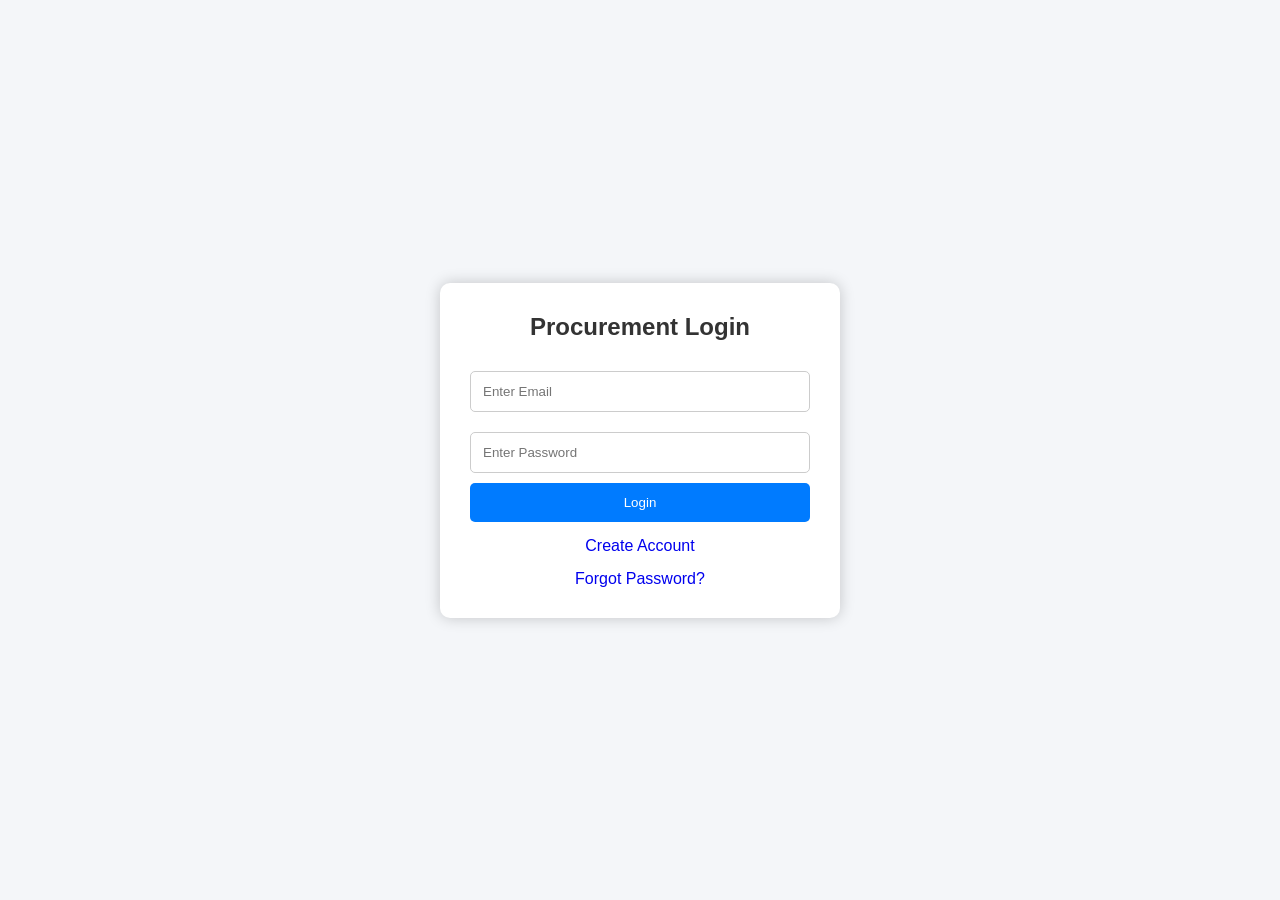
==== index.html @ a9c6d982 "Add files via upload" ====
<!DOCTYPE html>
<html>

<head>
    <title>Login</title>
    <link rel="stylesheet" href="style.css">
</head>

<body>

<div class="container">

    <h2>Procurement Login</h2>

    <input type="email" id="email"
           placeholder="Enter Email">

    <input type="password" id="password"
           placeholder="Enter Password">

    <button onclick="login()">
        Login
    </button>

    <a href="signup.html">
        Create Account
    </a>

    <a href="forgot.html">
        Forgot Password?
    </a>

</div>

<script src="script.js"></script>

</body>
</html>
---- style.css ----
*{
    margin:0;
    padding:0;
    box-sizing:border-box;
    font-family:Arial, sans-serif;
}

body{
    background:#f4f6f9;
    display:flex;
    justify-content:center;
    align-items:center;
    height:100vh;
}

.container{
    width:400px;
    background:white;
    padding:30px;
    border-radius:10px;
    box-shadow:0 0 15px rgba(0,0,0,0.2);
}

h2{
    text-align:center;
    margin-bottom:20px;
    color:#333;
}

input,select{
    width:100%;
    padding:12px;
    margin:10px 0;
    border:1px solid #ccc;
    border-radius:5px;
}

button{
    width:100%;
    padding:12px;
    background:#007bff;
    color:white;
    border:none;
    border-radius:5px;
    cursor:pointer;
}

button:hover{
    background:#0056b3;
}

a{
    display:block;
    text-align:center;
    margin-top:15px;
    text-decoration:none;
}
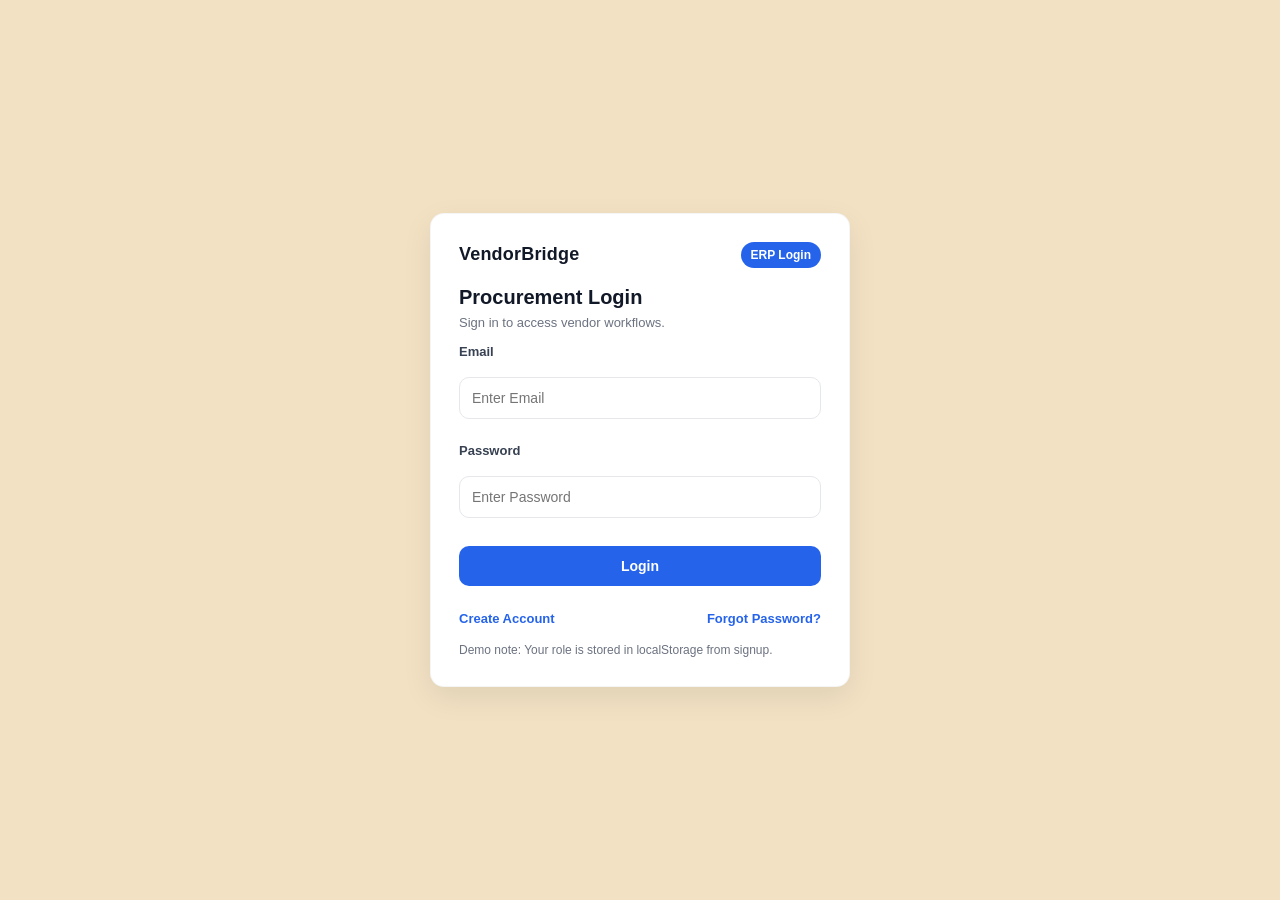
==== commit 4c0f7d5d: "Revamp login page with new design and styles Updated the login page layout and styles for VendorBrid" ====
--- a/index.html
+++ b/index.html
@@ -1,38 +1,174 @@
 <!DOCTYPE html>
-<html>
+<html lang="en">
 
 <head>
-    <title>Login</title>
-    <link rel="stylesheet" href="style.css">
+  <meta charset="UTF-8" />
+  <meta name="viewport" content="width=device-width, initial-scale=1.0" />
+  <title>VendorBridge - Login</title>
+  <link rel="stylesheet" href="style.css" />
+  <style>
+    body {
+      min-height: 100vh;
+      display: flex;
+      align-items: center;
+      justify-content: center;
+      background: #F2E1C3;
+    }
+
+    .login-card {
+      width: 100%;
+      max-width: 420px;
+      background: white;
+      border-radius: 14px;
+      box-shadow: 0 10px 30px rgba(0, 0, 0, 0.08);
+      padding: 28px;
+      border: 1px solid rgba(0, 0, 0, 0.04);
+    }
+
+    .brand {
+      display: flex;
+      align-items: center;
+      justify-content: space-between;
+      margin-bottom: 18px;
+    }
+
+    .brand h2 {
+      font-size: 18px;
+      color: #111827;
+      margin: 0;
+      letter-spacing: 0.2px;
+    }
+
+    .badge {
+      font-size: 12px;
+      padding: 6px 10px;
+      border-radius: 999px;
+      background: #2563eb;
+      color: white;
+      font-weight: 600;
+    }
+
+    .field {
+      display: flex;
+      flex-direction: column;
+      gap: 8px;
+      margin-top: 14px;
+    }
+
+    .label {
+      font-size: 13px;
+      color: #374151;
+      font-weight: 600;
+    }
+
+    input {
+      width: 100%;
+      padding: 12px 12px;
+      border: 1px solid #e5e7eb;
+      border-radius: 10px;
+      outline: none;
+      font-size: 14px;
+      transition: box-shadow 0.2s, border-color 0.2s;
+    }
+
+    input:focus {
+      border-color: #2563eb;
+      box-shadow: 0 0 0 4px rgba(37, 99, 235, 0.15);
+    }
+
+    .actions {
+      margin-top: 18px;
+      display: flex;
+      flex-direction: column;
+      gap: 10px;
+    }
+
+    .btn-primary {
+      background: #2563eb;
+      color: white;
+      border: none;
+      padding: 12px 16px;
+      border-radius: 10px;
+      cursor: pointer;
+      font-weight: 700;
+      font-size: 14px;
+      transition: background 0.2s, transform 0.05s;
+    }
+
+    .btn-primary:hover {
+      background: #1d4ed8;
+    }
+
+    .btn-primary:active {
+      transform: translateY(1px);
+    }
+
+    .links {
+      display: flex;
+      flex-wrap: wrap;
+      justify-content: space-between;
+      gap: 10px;
+      margin-top: 10px;
+    }
+
+    .links a {
+      color: #2563eb;
+      text-decoration: none;
+      font-weight: 600;
+      font-size: 13px;
+    }
+
+    .links a:hover {
+      text-decoration: underline;
+    }
+
+    .hint {
+      margin-top: 16px;
+      font-size: 12px;
+      color: #6b7280;
+      line-height: 1.4;
+    }
+  </style>
 </head>
 
 <body>
+  <div class="login-card">
+    <div class="brand">
+      <h2>VendorBridge</h2>
+      <div class="badge">ERP Login</div>
+    </div>
 
-<div class="container">
+    <div style="margin-bottom: 14px;">
+      <h3 style="margin:0; font-size:20px; color:#111827;">Procurement Login</h3>
+      <p style="margin:6px 0 0 0; color:#6b7280; font-size:13px;">Sign in to access vendor workflows.</p>
+    </div>
 
-    <h2>Procurement Login</h2>
+    <div class="field">
+      <div class="label">Email</div>
+      <input type="email" id="email" placeholder="Enter Email" autocomplete="username" />
+    </div>
 
-    <input type="email" id="email"
-           placeholder="Enter Email">
+    <div class="field">
+      <div class="label">Password</div>
+      <input type="password" id="password" placeholder="Enter Password" autocomplete="current-password" />
+    </div>
 
-    <input type="password" id="password"
-           placeholder="Enter Password">
+    <div class="actions">
+      <button class="btn-primary" onclick="login()">Login</button>
+    </div>
 
-    <button onclick="login()">
-        Login
-    </button>
+    <div class="links">
+      <a href="signup.html">Create Account</a>
+      <a href="forgot.html">Forgot Password?</a>
+    </div>
 
-    <a href="signup.html">
-        Create Account
-    </a>
+    <div class="hint">
+      Demo note: Your role is stored in localStorage from signup.
+    </div>
+  </div>
 
-    <a href="forgot.html">
-        Forgot Password?
-    </a>
+  <script src="script.js"></script>
+</body>
 
-</div>
+</html>
 
-<script src="script.js"></script>
-
-</body>
-</html>
